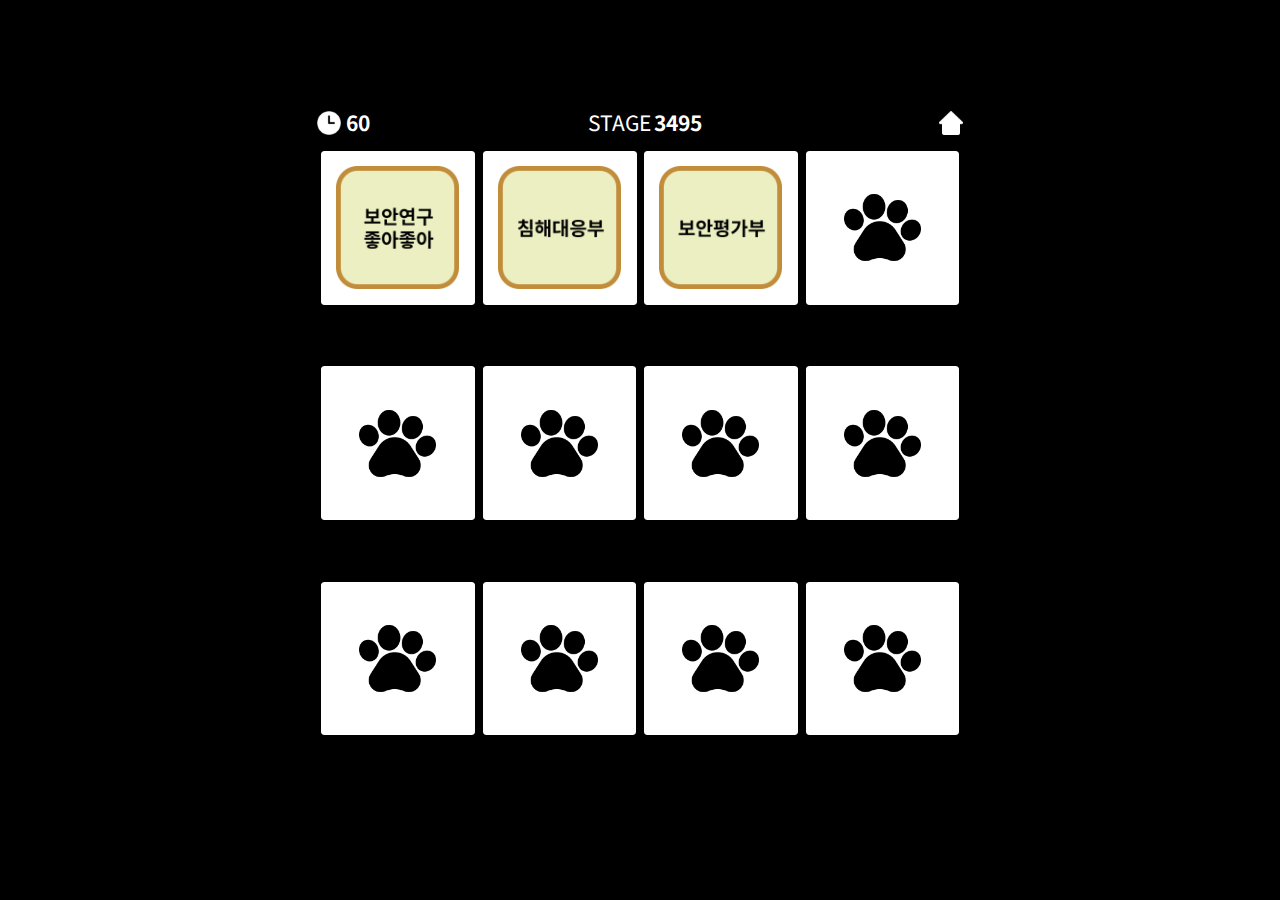
==== game-cm.html @ 25610adc "Add files via upload" ====
<!DOCTYPE html>
<html lang="ko">
<head>
    <meta charset="UTF-8">
    <meta http-equiv="X-UA-Compatible" content="IE=edge">
    <meta name="viewport" content="width=device-width, initial-scale=1.0">
    <title>Game World : 카드 짝 맞추기</title>
    <meta name="description" content="Vanilla JS를 이용한 Mini Game Project - 카드 짝 맞추기">
    <link rel="icon" type="image/x-ico" href="./resources/favicon/favicon.ico">
    <link rel="preconnect" href="https://fonts.googleapis.com">
    <link rel="preconnect" href="https://fonts.gstatic.com" crossorigin>
    <link href="https://fonts.googleapis.com/css2?family=Noto+Sans+KR:wght@400;700&display=swap" rel="stylesheet">
    <link rel="stylesheet" href="./css/common/styles.css">
    <link rel="stylesheet" href="./css/game-cm.css">
</head>
<body>
    <div id="container" class="no-drag">
        <div class="board">
            <header class="menu">
                <nav class="menu__nav">
                    <div class="menu__nav-time">
                        <strong id="player-time" class="blink" aria-label="남은 시간"></strong>
                    </div>
                    <div class="menu__nav-stage">
                        STAGE<strong id="player-stage" aria-label="스테이지"></strong>
                    </div>
                    <div class="menu__nav-home">
                        <a href="./index.html#card-matching" class="menu__nav-home--button" id="home-button">
                            <span class="sr-only">메인 페이지로 이동</span>
                        </a>
                    </div>
                </nav>
            </header>

            <main class="game">
                <div class="game__board">
                </div>
            </main>

            <div class="stage-clear"></div>
        </div>

        <div class="modal modal-layer">
            <div class="modal__content">
                <div class="modal__content-title">
                </div>
        
                <button class="white-button modal__content-close-button" type="button">
                    닫기
                </button>
            </div>
        </div>
    </div>

    <script src="./js/game-cm.js"></script>
</body>
</html>
---- css/common/styles.css ----
* {
    box-sizing: border-box;
    margin: 0;
}

html {
    overflow-x: hidden;
}

body {
    overflow-x: hidden;
    font-family: 'Noto Sans KR', sans-serif;
    color: #000;
}

a,
button,
textarea,
input {
    font-family: 'Noto Sans KR', sans-serif;
    color: #000;
}

a {
    text-decoration: none;
}

button {
    border: none;
    padding: 0;
    background-color: transparent;
}

button:focus,
button:active,
input:focus,
input:active,
textarea:focus,
textarea:active {
    outline: none;
    box-shadow: none;
}

button:hover {
    cursor: pointer;
}

ul,
ol {
    padding-left: 0;
    list-style: none;
}

img {
    display: block;
}

.white-button {
    background-color: #FFFFFF;
    border: 1px solid rgb(209,213,219);
    border-radius: .5rem;
    box-sizing: border-box;
    font-size: 16px;
    font-weight: 600;
    line-height: 1.25rem;
    text-align: center;
    text-decoration: none #D1D5DB solid;
    text-decoration-thickness: auto;
    box-shadow: 0 1px 2px 0 rgba(0, 0, 0, 0.05);
    cursor: pointer;
    user-select: none;
    -webkit-user-select: none;
    touch-action: manipulation;
}

.white-button:hover {
    background-color: rgb(249,250,251);
}

.white-button:focus {
    outline: 2px solid transparent;
    outline-offset: 2px;
}

.white-button:focus-visible {
    box-shadow: none;
}

.sr-only {
    position: absolute;
    z-index: -100;
    width: 1px; /* width나 height 중에 하나라도 0으로 주면 display: none 처럼 스크린 리더가 읽어주지 않아서 1px로 설정 */
    height: 1px;
    overflow: hidden; /* 1x1을 벗어난 영역 자르기 */
    opacity: 0; /* 투명도를 0으로 */
}

.no-drag {
    -ms-user-select: none;
    -moz-user-select: -moz-none;
    -webkit-user-select: none;
    -khtml-user-select: none;
    user-select:none;
}

.color-red {
    color: #F38181;
}

.color-blue {
    color: #47B5FF;
}

.color-green {
    color: #76BA99;
}

.bgChange {
    animation: bgChangeEffect 400ms 2 alternate;
}

.blink {
    animation: blinkingEffect 200ms 5 alternate;
}

.vibration {
    animation: vibrationEffect 100ms infinite;
}

.zoom {
    animation: zoomEffect 500ms 2 alternate;
}

@keyframes zoomEffect {
    to {
        font-size: 18px;
        font-weight: 700;
    }
}

@keyframes bgChangeEffect {
    from {
        background-color: #FFF;
    }

    to {
        background-color: #DEA5A4;
    }
}

@keyframes blinkingEffect {
    from {
        opacity: 0;
    }

    to {
        opacity: 1;
    }
}

@keyframes movingEffect {
    from {
        top: 50%;
    }

    to {
        top: 45%;
    }
}

@keyframes vibrationEffect {
    from {
        left: 0;
    }
    
    to {
        left: 2px;
    }
}

/* Tablet */
@media screen and (min-width: 768px) {
    @keyframes zoomEffect {
        to {
            font-size: 22px;
        }
    }
}

/* Desktop */
@media screen and (min-width: 1024px) {
}
---- css/game-cm.css ----
#container {
    position: relative;
    display: flex;
    flex-direction: column;
    align-items: center;
    width: 100vw;
    height: 100vh;
    background-color: #000;
}

.board {
    display: flex;
    flex-direction: column;
    justify-content: center;
    align-items: center;
    width: 90%;
    max-width: 646px;
    height: 100%;
}

.menu {
    width: 100%;
    height: auto;
}

.menu__nav {
    display: flex;
    justify-content: space-between;
    height: 100%;
    padding-bottom: 10px;
    font-size: 17px;
    color: #FFF;
}

.menu__nav > * {
    display: flex;
    align-items: flex-end;
}

.menu__nav-time {
    justify-content: flex-start;
    width: 45px;
    margin-right: 10px;
}

.menu__nav-stage {
    justify-content: center;
    flex-grow: 1;
}

#player-stage {
    padding-left: 3px;
}

.menu__nav-home {
    justify-content: flex-end;
    width: 45px;
}

.menu__nav-time::before,
.menu__nav-home--button {
    content: '';
    display: block;
    width: 20px;
    height: 20px;
    margin-bottom: 2px;
    background-position: center center;
    background-repeat: no-repeat;
    background-size: contain;
}

.menu__nav-time::before {
    margin-right: 3px;
    background-image: url('./../img/common/time.png');
}

.menu__nav-home--button {
    background-image: url('./../img/common/home.png');
}

.game {
    display: flex;
    justify-content: center;
    align-items: center;
    width: 100%;
    max-height: 646px;
    border-radius: 5px;
    background-color: #000;
    box-shadow: rgba(0, 0, 0, 0.09) 0px 3px 12px;
}

.game::after {
    content: '';
    display: block;
    padding-bottom: 100%;
}

.game__board {
    position: relative;
    display: flex;
    flex-wrap: wrap;
    left: 0;
    width: 100%;
    height: 100%;
}

.card {
    position: relative;
    width: 25%;
    height: 25%;
}

.card__back,
.card__front {
    position: absolute;
    width: 100%;
    height: 100%;
    border: 2px solid #000;
    border-radius: 5px;
    background-clip: content-box;
    background-color: #FFF;
    background-repeat: no-repeat;
    background-position: center center;
    backface-visibility: hidden;
    transition: transform 500ms;
}

.card__front {
    transform: rotateY(-180deg);
    background-size: 80% auto;
}

.card__back {
    transform: rotateY(0deg);
    background-image: url('../img/game-cm/pawprint.png');
    background-size: 50% auto;
}

.stage-clear {
    position: fixed;
    top: 50%;
    left: 50%;
    transform: translate(-50%, -50%);
    display: none;
    width: 230px;
    height: 230px;
    background-image: url('../img/game-cm/clear.png');
    background-size: 100% auto;
    background-repeat: no-repeat;
    background-position: center center;
    animation: movingEffect 130ms 10 alternate;
}

.modal {
    display: none;
    letter-spacing: -0.04em;
}

.modal-layer {
    position: fixed;
    top: 0;
    left: 0;
    width: 100%;
    height: 100%;
    z-index: 10;
    background: rgba(0, 0, 0, 0.5);
}

.modal__content {
    position: fixed;
    top: 50%;
    left: 50%;
    transform: translate(-50%, -50%);
    display: flex;
    flex-flow: column;
    justify-content: center;
    align-items: center;
    width: 70%;
    height: auto;
    padding: 30px;
    z-index: 9999;
    border-radius: 5px;
    background-color: #FFF;
    box-shadow: rgba(0, 0, 0, 0.09) 0px 3px 12px;
}

.modal__content-title {
    text-align: center;
    margin-bottom: 25px;
}

.modal__content-title--result {
    font-size: 21px;
    margin-bottom: 10px;
}

.modal__content-title--stage {
    display: inline-block;
    margin-bottom: 10px;
    font-size: 17px;
}

.modal__content-title--desc {
    font-size: 15px;
}

.modal__content-close-button {
    width: 100%;
    font-size: 14px;
}

.white-button {
    width: 25%;
    padding: 5px;
}

.show {
    display: block;
}

/* Tablet */
@media screen and (min-width: 768px) {
    .menu__nav {
        font-size: 21px;
    }

    .menu__nav-time,
    .menu__nav-home {
        width: 55px;
    }

    .menu__nav-time::before,
    .menu__nav-home--button {
        width: 24px;
        height: 24px;
    }

    .menu__nav-time::before {
        margin-right: 5px;
    }

    .card__back,
    .card__front {
        border: 3px solid #000;
        border-radius: 6px;
    }

    .stage-clear {
        width: 330px;
        height: 330px;
    }

    .modal__content {
        width: 50%;
    }
    
    .modal__content-title--result {
        margin-bottom: 15px;
    }
    
    .modal__content-title--stage {
        font-size: 21px;
        margin-bottom: 15px;
    }

    .modal__content-title--desc {
        font-size: 18px;
    }
    
    .modal__content-close-button {
        font-size: 17px;
    }
}

/* Desktop */
@media screen and (min-width: 1024px) {
    .card__back,
    .card__front {
        border: 4px solid #000;
        border-radius: 7px;
    }

    .modal__content {
        width: 20%;
    }
}
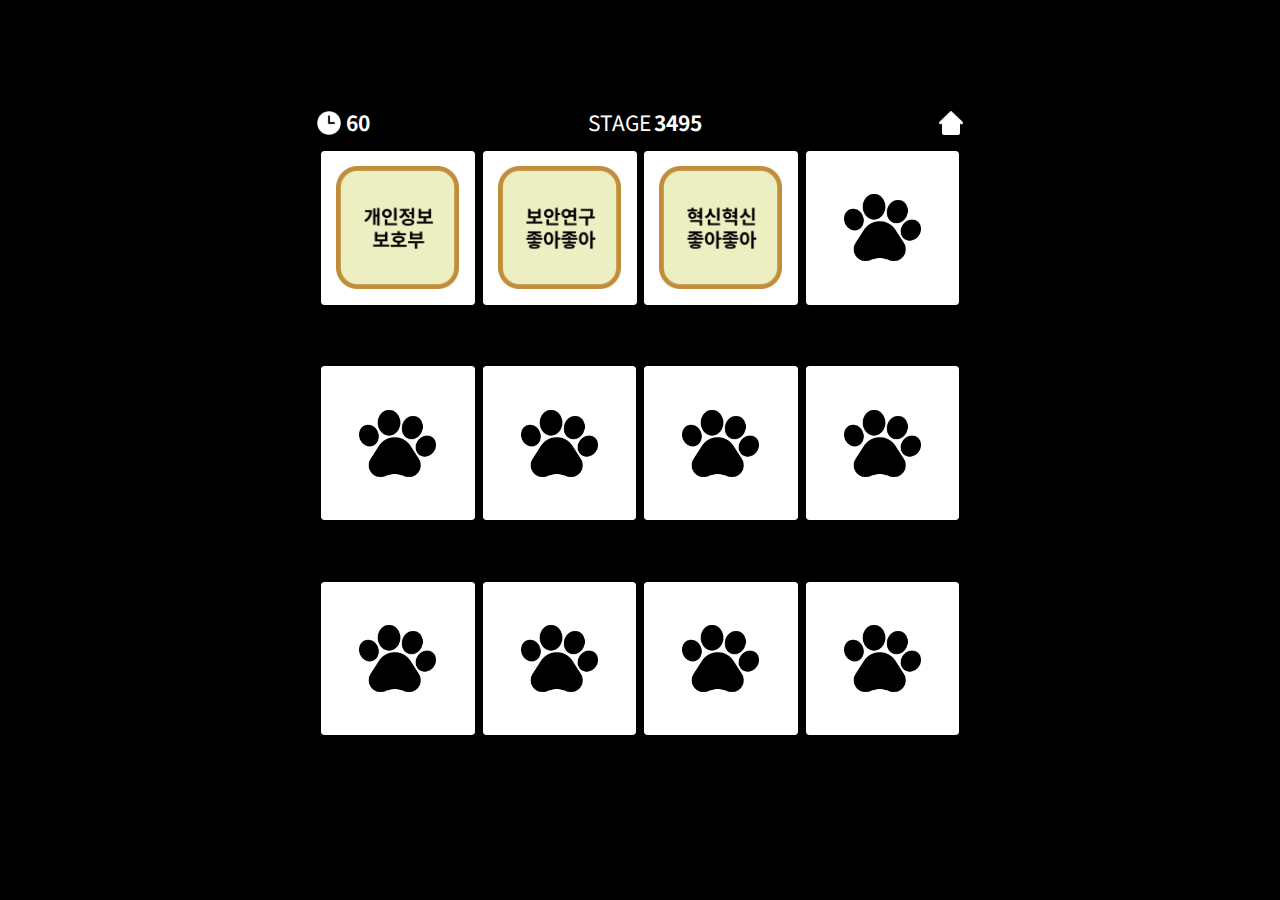
==== commit 39296664: "Update game-cm.html" ====
--- a/game-cm.html
+++ b/game-cm.html
@@ -4,7 +4,7 @@
     <meta charset="UTF-8">
     <meta http-equiv="X-UA-Compatible" content="IE=edge">
     <meta name="viewport" content="width=device-width, initial-scale=1.0">
-    <title>Game World : 카드 짝 맞추기</title>
+    <title>금융보안원 : 부서-성과 짝 맞추기</title>
     <meta name="description" content="Vanilla JS를 이용한 Mini Game Project - 카드 짝 맞추기">
     <link rel="icon" type="image/x-ico" href="./resources/favicon/favicon.ico">
     <link rel="preconnect" href="https://fonts.googleapis.com">
@@ -54,4 +54,4 @@
 
     <script src="./js/game-cm.js"></script>
 </body>
-</html>+</html>
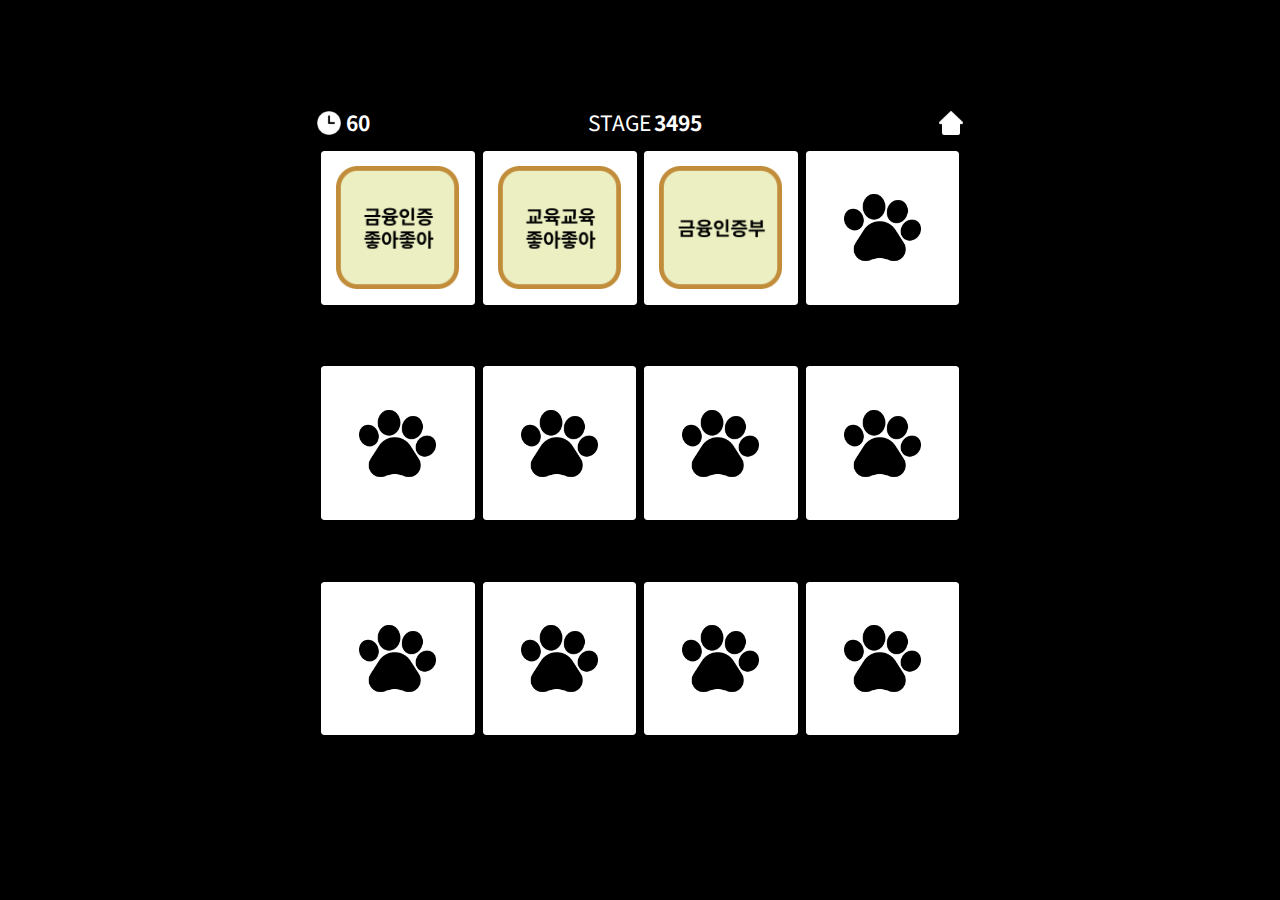
==== commit 79d2f0f2: "Update game-cm.html" ====
--- a/game-cm.html
+++ b/game-cm.html
@@ -4,7 +4,7 @@
     <meta charset="UTF-8">
     <meta http-equiv="X-UA-Compatible" content="IE=edge">
     <meta name="viewport" content="width=device-width, initial-scale=1.0">
-    <title>금융보안원 : 부서-성과 짝 맞추기</title>
+    <title>금융보안원 : 부서-성과 맞추기</title>
     <meta name="description" content="Vanilla JS를 이용한 Mini Game Project - 카드 짝 맞추기">
     <link rel="icon" type="image/x-ico" href="./resources/favicon/favicon.ico">
     <link rel="preconnect" href="https://fonts.googleapis.com">
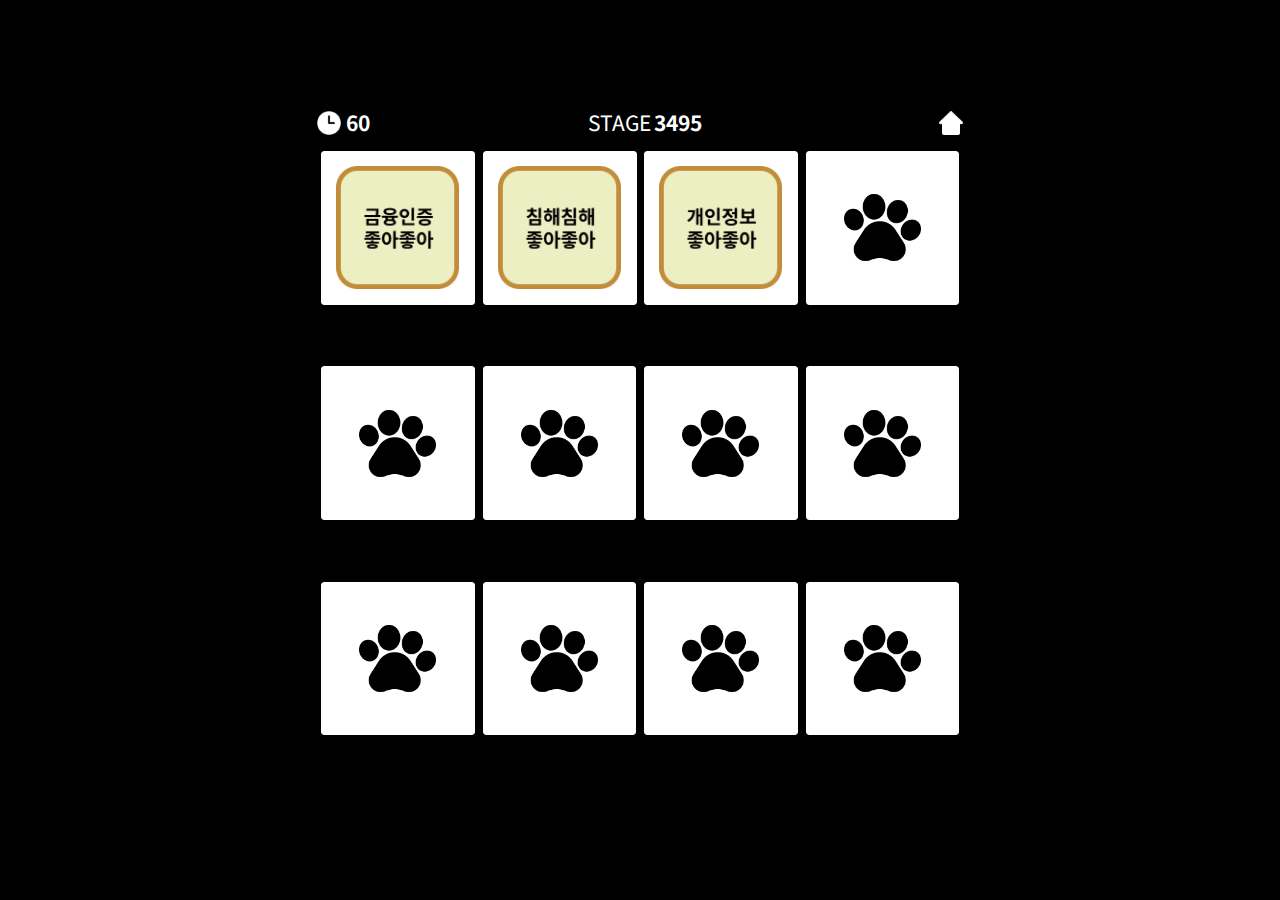
==== commit 369091c8: "Update game-cm.html" ====
--- a/game-cm.html
+++ b/game-cm.html
@@ -25,7 +25,7 @@
                         STAGE<strong id="player-stage" aria-label="스테이지"></strong>
                     </div>
                     <div class="menu__nav-home">
-                        <a href="./index.html#card-matching" class="menu__nav-home--button" id="home-button">
+                        <a href="./game-cm.html" class="menu__nav-home--button" id="home-button">
                             <span class="sr-only">메인 페이지로 이동</span>
                         </a>
                     </div>
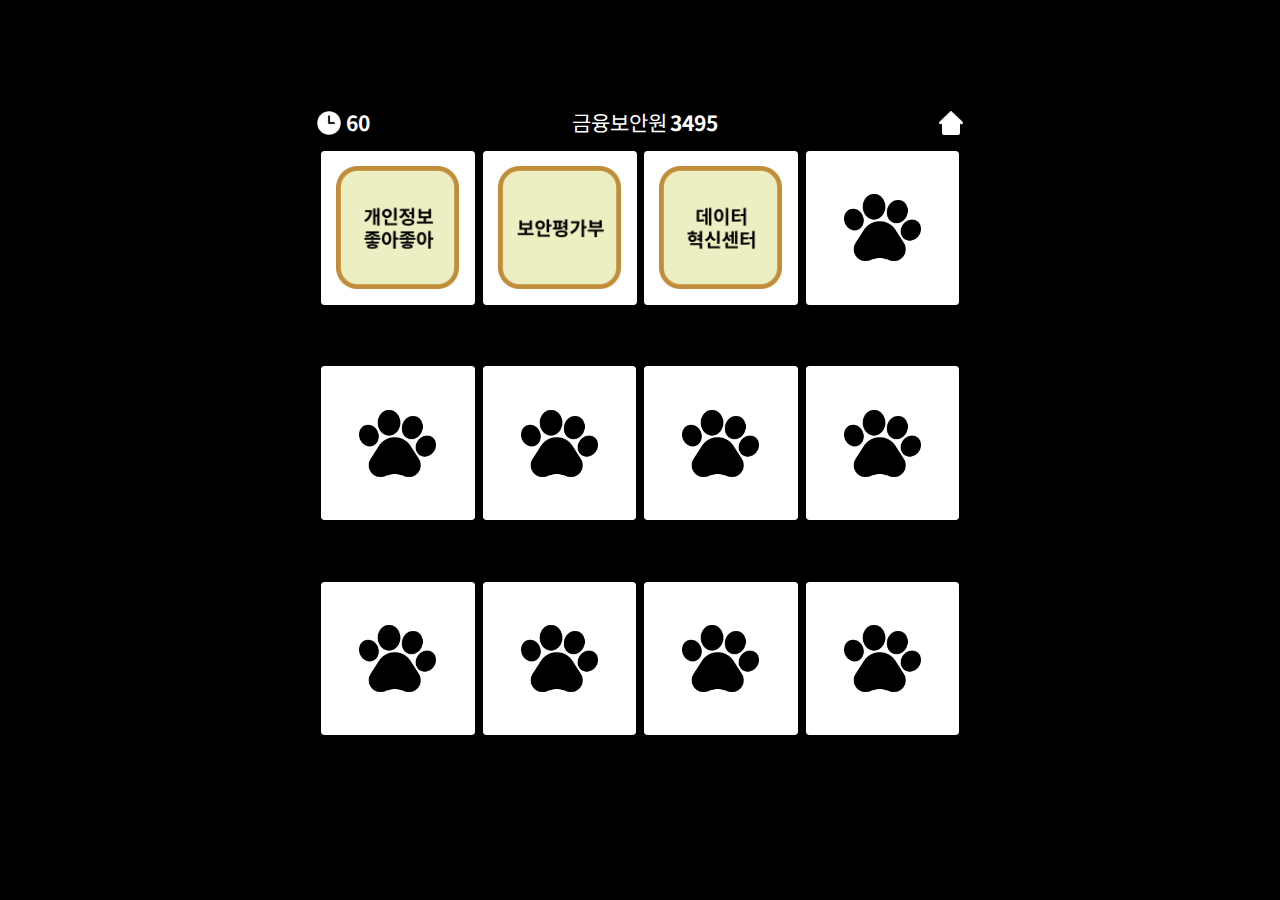
==== commit abc1d02d: "Update game-cm.html" ====
--- a/game-cm.html
+++ b/game-cm.html
@@ -22,7 +22,7 @@
                         <strong id="player-time" class="blink" aria-label="남은 시간"></strong>
                     </div>
                     <div class="menu__nav-stage">
-                        STAGE<strong id="player-stage" aria-label="스테이지"></strong>
+                        금융보안원<strong id="player-stage" aria-label="스테이지"></strong>
                     </div>
                     <div class="menu__nav-home">
                         <a href="./game-cm.html" class="menu__nav-home--button" id="home-button">
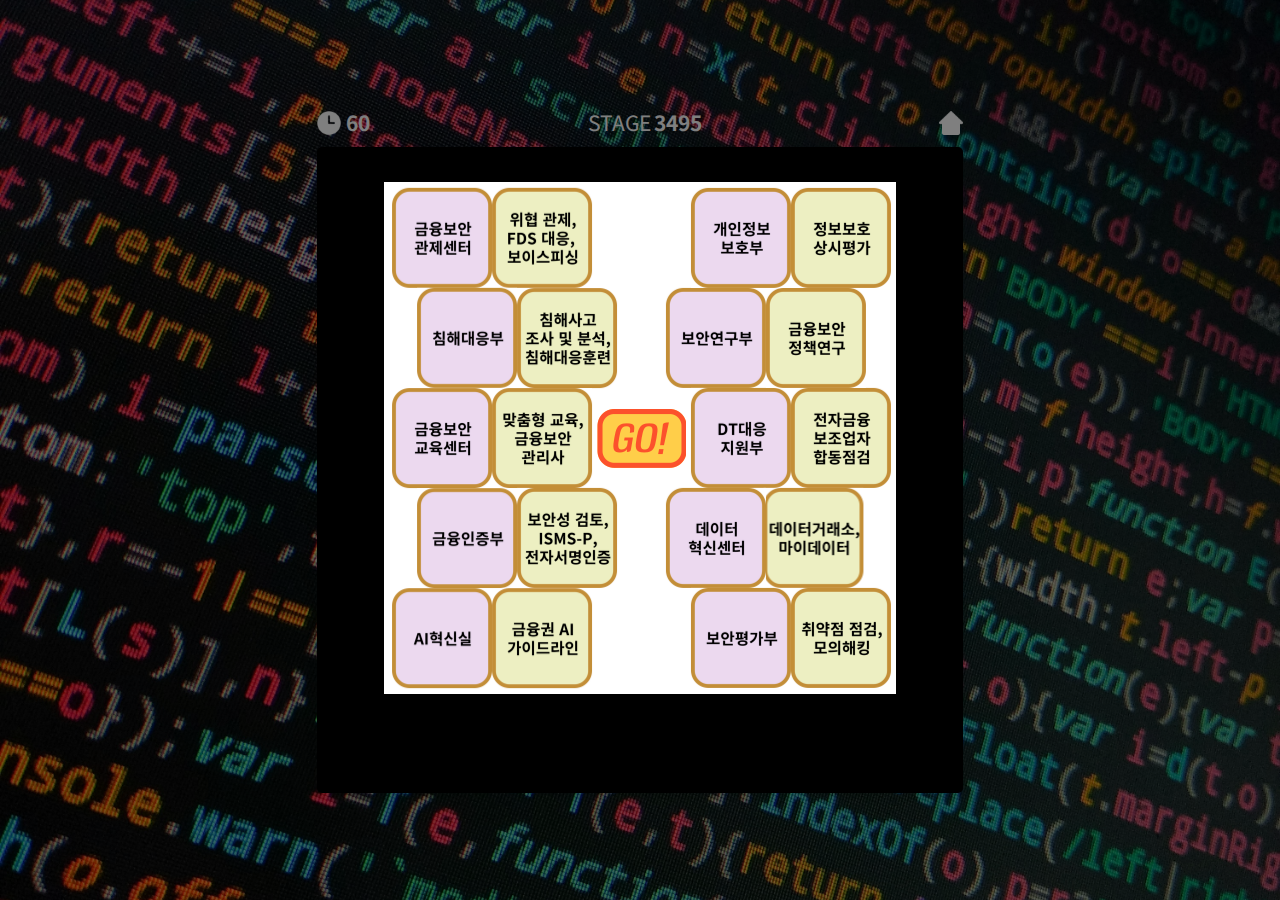
==== commit 3d9b0f8e: "Add files via upload" ====
--- a/game-cm.html
+++ b/game-cm.html
@@ -12,6 +12,7 @@
     <link href="https://fonts.googleapis.com/css2?family=Noto+Sans+KR:wght@400;700&display=swap" rel="stylesheet">
     <link rel="stylesheet" href="./css/common/styles.css">
     <link rel="stylesheet" href="./css/game-cm.css">
+
 </head>
 <body>
     <div id="container" class="no-drag">
@@ -22,7 +23,7 @@
                         <strong id="player-time" class="blink" aria-label="남은 시간"></strong>
                     </div>
                     <div class="menu__nav-stage">
-                        금융보안원<strong id="player-stage" aria-label="스테이지"></strong>
+                        STAGE<strong id="player-stage" aria-label="스테이지"></strong>
                     </div>
                     <div class="menu__nav-home">
                         <a href="./game-cm.html" class="menu__nav-home--button" id="home-button">
@@ -44,14 +45,10 @@
             <div class="modal__content">
                 <div class="modal__content-title">
                 </div>
-        
-                <button class="white-button modal__content-close-button" type="button">
-                    닫기
-                </button>
             </div>
         </div>
     </div>
 
     <script src="./js/game-cm.js"></script>
 </body>
-</html>
+</html>--- a/css/game-cm.css
+++ b/css/game-cm.css
@@ -6,6 +6,11 @@
     width: 100vw;
     height: 100vh;
     background-color: #000;
+    background-image: url('common/background.jpg'); /* 배경 이미지 경로를 설정하세요. */
+    background-size: cover; /* 이미지가 컨테이너 크기에 맞게 조절되도록 설정 */
+    background-position: center; /* 이미지가 컨테이너 중앙에 위치하도록 설정 */
+    background-repeat: no-repeat; /* 이미지가 반복되지 않도록 설정 */
+
 }
 
 .board {
@@ -176,7 +181,7 @@
     justify-content: center;
     align-items: center;
     width: 70%;
-    height: auto;
+    height: 50%;
     padding: 30px;
     z-index: 9999;
     border-radius: 5px;
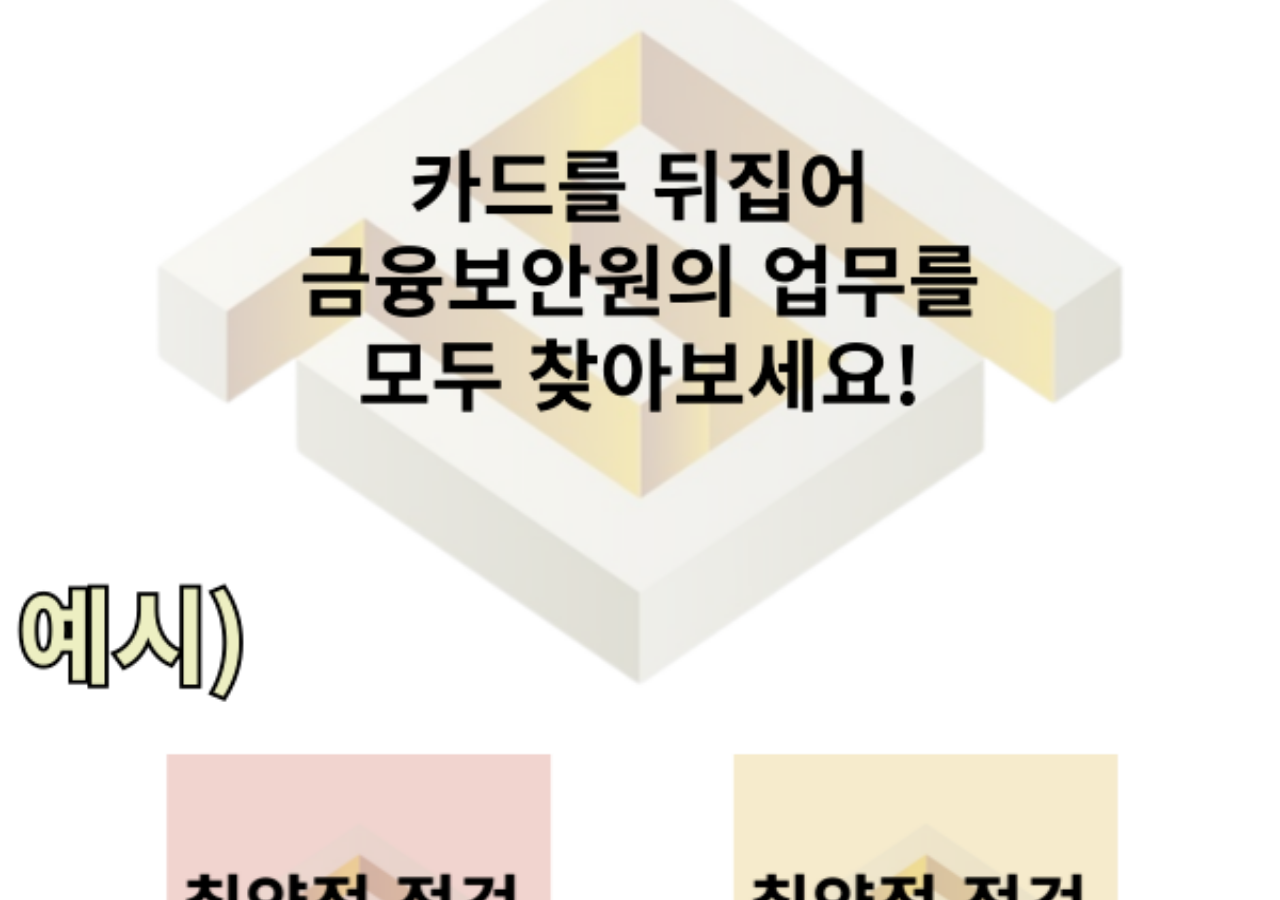
==== commit b84f8c11: "Update game-cm.html" ====
--- a/game-cm.html
+++ b/game-cm.html
@@ -4,7 +4,7 @@
     <meta charset="UTF-8">
     <meta http-equiv="X-UA-Compatible" content="IE=edge">
     <meta name="viewport" content="width=device-width, initial-scale=1.0">
-    <title>금융보안원 : 부서-성과 맞추기</title>
+    <title>금융보안원 업무 짝 맞추기</title>
     <meta name="description" content="Vanilla JS를 이용한 Mini Game Project - 카드 짝 맞추기">
     <link rel="icon" type="image/x-ico" href="./resources/favicon/favicon.ico">
     <link rel="preconnect" href="https://fonts.googleapis.com">
@@ -51,4 +51,4 @@
 
     <script src="./js/game-cm.js"></script>
 </body>
-</html>+</html>
--- a/css/game-cm.css
+++ b/css/game-cm.css
@@ -132,7 +132,7 @@
 
 .card__front {
     transform: rotateY(-180deg);
-    background-size: 80% auto;
+    background-size: 100% auto;
 }
 
 .card__back {
@@ -288,4 +288,4 @@
     .modal__content {
         width: 20%;
     }
-}+}
